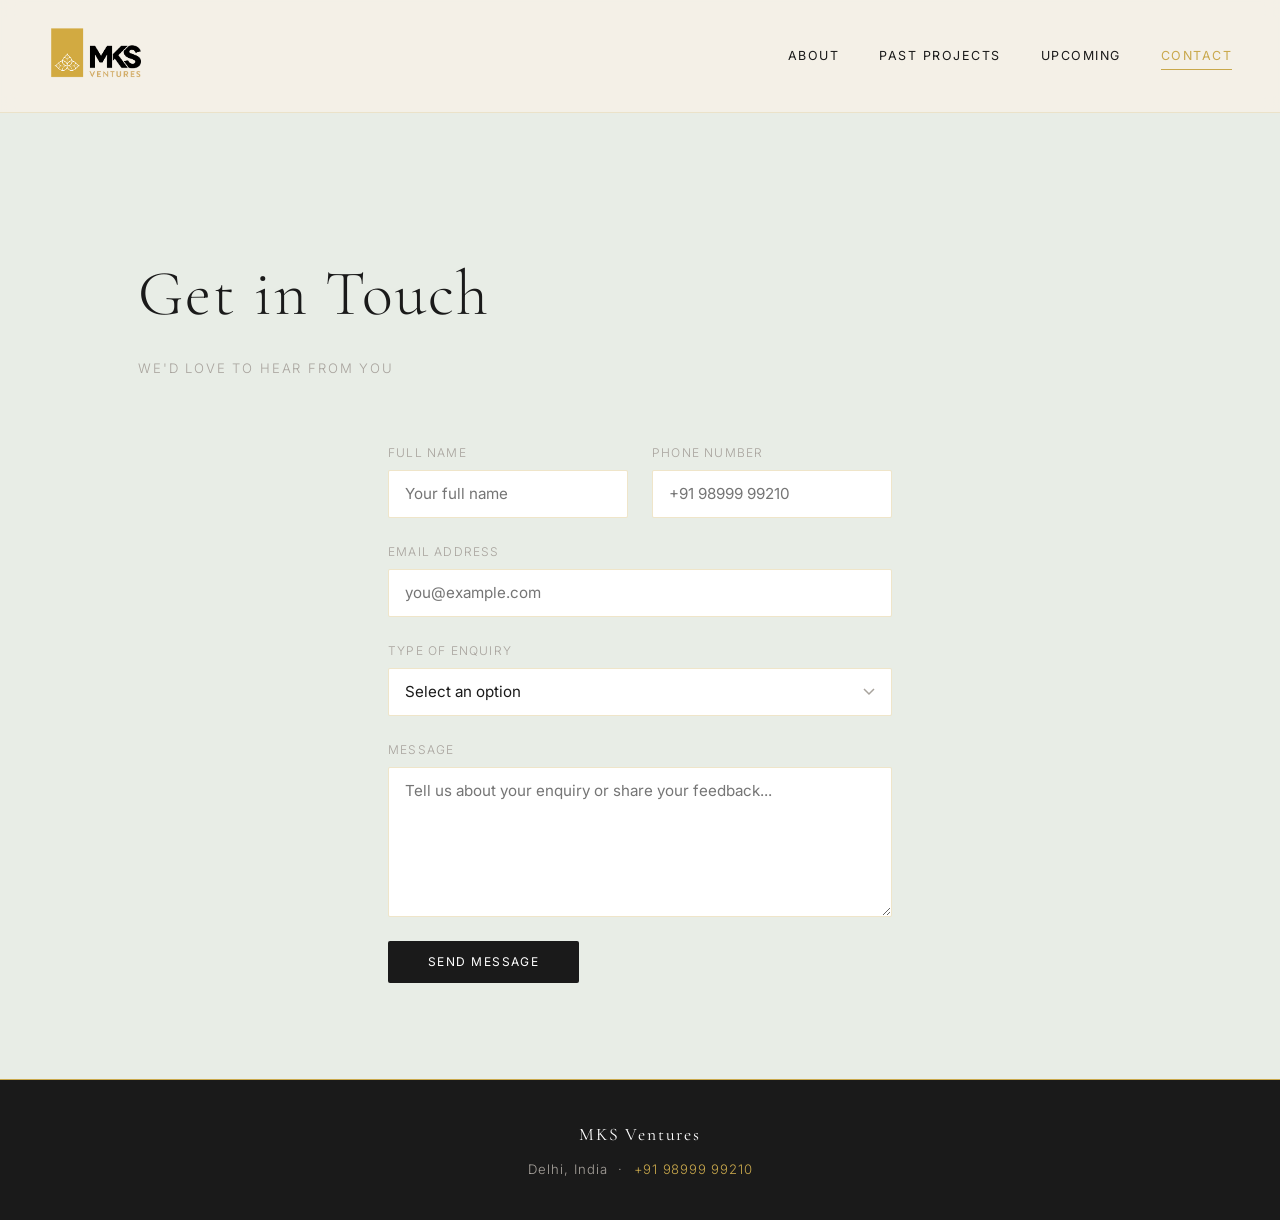
==== contact.html @ 3c5a59df "Added a contact form added a form" ====
<!DOCTYPE html>
<html lang="en">
  <head>
    <meta charset="UTF-8" />
    <meta name="viewport" content="width=device-width, initial-scale=1.0" />
    <title>Contact — MKS Ventures</title>
    <link rel="preconnect" href="https://fonts.googleapis.com" />
    <link rel="preconnect" href="https://fonts.gstatic.com" crossorigin />
    <link href="https://fonts.googleapis.com/css2?family=Cormorant+Garamond:ital,wght@0,300;0,400;1,300;1,400&family=Inter:wght@300;400;500&display=swap" rel="stylesheet" />
    <link rel="stylesheet" href="styles.css" />
    <link rel="icon" type="image/png" href="images/favicon.png" />
  </head>
  <body>

    <header>
      <a href="index.html" class="nav-logo">
        <img src="images/mks-logo.png" alt="MKS Ventures logo" />
      </a>
      <nav>
        <a href="index.html">About</a>
        <a href="past-projects.html">Past Projects</a>
        <a href="upcoming-projects.html">Upcoming</a>
        <a href="contact.html" class="active">Contact</a>
      </nav>
    </header>

    <main>

      <section class="page-hero">
        <h1>Get in Touch</h1>
        <p>We'd love to hear from you</p>
      </section>

      <section class="contact-section">

        <form action="https://oim.zhili.dev/echo/view" method="POST" class="contact-form">

          <div class="form-row">
            <div class="form-group">
              <label for="name">Full Name</label>
              <input
                type="text"
                id="name"
                name="name"
                placeholder="Your full name"
                required
              />
            </div>

            <div class="form-group">
              <label for="phone">Phone Number</label>
              <input
                type="tel"
                id="phone"
                name="phone"
                placeholder="+91 98999 99210"
              />
            </div>
          </div>

          <div class="form-group">
            <label for="email">Email Address</label>
            <input
              type="email"
              id="email"
              name="email"
              placeholder="you@example.com"
              required
            />
          </div>

          <div class="form-group">
            <label for="enquiry-type">Type of Enquiry</label>
            <select id="enquiry-type" name="enquiry_type" required>
              <option value="" disabled selected>Select an option</option>
              <option value="residential">Residential Project</option>
              <option value="commercial">Commercial Project</option>
              <option value="investment">Investment Opportunity</option>
              <option value="partnership">Business Partnership</option>
              <option value="general">General Enquiry</option>
            </select>
          </div>

          <div class="form-group">
            <label for="feedback">Message</label>
            <textarea
              id="feedback"
              name="feedback"
              placeholder="Tell us about your enquiry or share your feedback..."
              required
            ></textarea>
          </div>

          <button type="submit">Send Message</button>

        </form>

      </section>

    </main>

    <footer>
      <p class="footer-name">MKS Ventures</p>
      <p>Delhi, India &nbsp;·&nbsp; <a href="tel:9899999210">+91 98999 99210</a></p>
    </footer>

  </body>
</html>
---- styles.css ----
/* ─────────────────────────────────────────
   MKS Ventures — styles.css
   Palette pulled from logo:
     Gold:       #C9A84C
     Cream:      #F5F0E8
     Charcoal:   #1A1A1A
     Warm Grey:  #A8A39D
     White:      #FFFFFF
───────────────────────────────────────── */

:root {
  --gold:       #C9A84C;
  --cream:      #F5F0E8;
  --charcoal:   #1A1A1A;
  --grey:       #A8A39D;
  --white:      #FFFFFF;
  --font-display: 'Cormorant Garamond', Georgia, serif;
  --font-body:    'Inter', Helvetica, sans-serif;
}

*, *::before, *::after {
  box-sizing: border-box;
  margin: 0;
  padding: 0;
}

html {
  scroll-behavior: smooth;
  overflow-x: hidden;
}

body {
  background-color: #E8EDE6;
  color: var(--charcoal);
  font-family: var(--font-body);
  font-weight: 300;
  line-height: 1.7;
  overflow-x: hidden;
}

/* ── NAV ── */
header {
  position: fixed;
  top: 0;
  left: 0;
  width: 100%;
  z-index: 100;
  display: flex;
  align-items: center;
  justify-content: space-between;
  padding: 1.25rem 3rem;
  background: rgba(245, 240, 232, 0.92);
  backdrop-filter: blur(8px);
  border-bottom: 1px solid rgba(201, 168, 76, 0.2);
}

.nav-logo {
  display: flex;
  align-items: center;
  gap: 0.75rem;
  text-decoration: none;
}

.nav-logo img {
  height: 72px;
  width: auto;
}

nav {
  display: flex;
  gap: 2.5rem;
  align-items: center;
}

nav a {
  font-family: var(--font-body);
  font-size: 0.78rem;
  font-weight: 400;
  letter-spacing: 0.12em;
  text-transform: uppercase;
  color: var(--charcoal);
  text-decoration: none;
  position: relative;
  transition: color 0.2s;
}

nav a::after {
  content: '';
  position: absolute;
  bottom: -3px;
  left: 0;
  width: 0;
  height: 1px;
  background: var(--gold);
  transition: width 0.3s ease;
}

nav a:hover {
  color: var(--gold);
}

nav a:hover::after,
nav a.active::after {
  width: 100%;
}

nav a.active {
  color: var(--gold);
}

/* ── HERO (About page) ── */
.hero {
  position: relative;
  height: 100vh;
  min-height: 600px;
  display: flex;
  align-items: center;
  justify-content: center;
  text-align: center;
  overflow: hidden;
}

.hero-bg {
  position: absolute;
  top: 0;
  left: 0;
  width: 100%;
  height: 100%;
  background-image: url('images/mks-shiva-market.jpg');
  background-size: cover;
  background-position: center;
  background-repeat: no-repeat;
  filter: brightness(0.45);
  z-index: 0;
}

.hero-content {
  position: relative;
  z-index: 1;
  padding: 0 2rem;
}

.hero-content h1 {
  font-family: var(--font-display);
  font-size: clamp(3rem, 7vw, 6rem);
  font-weight: 300;
  color: var(--white);
  letter-spacing: 0.04em;
  line-height: 1.1;
  margin-bottom: 1.25rem;
}

.hero-content p {
  font-size: 0.9rem;
  letter-spacing: 0.18em;
  text-transform: uppercase;
  color: var(--gold);
  font-weight: 400;
}

/* ── SECTIONS ── */
main {
  padding-top: 80px; /* offset for fixed nav */
}

main section {
  padding: 6rem 3rem;
  max-width: 1100px;
  margin: 0 auto;
}

section.hero {
  max-width: 100%;
  padding: 0;
  margin: 0;
}

section h2 {
  font-family: var(--font-display);
  font-size: clamp(2rem, 4vw, 3rem);
  font-weight: 400;
  color: var(--charcoal);
  margin-bottom: 0.5rem;
  letter-spacing: 0.02em;
}

.section-rule {
  width: 48px;
  height: 1px;
  background: var(--gold);
  margin-bottom: 2.5rem;
}

/* ── ABOUT SECTION ── */
.about-grid {
  display: grid;
  grid-template-columns: 1fr 1fr;
  gap: 5rem;
  align-items: start;
}

.about-text p {
  font-size: 1rem;
  color: #3a3a3a;
  margin-bottom: 1.25rem;
  line-height: 1.85;
}

.values-list {
  list-style: none;
  display: flex;
  flex-direction: column;
  gap: 0.75rem;
  margin-top: 1rem;
}

.values-list li {
  font-family: var(--font-display);
  font-size: 1.15rem;
  font-weight: 500;
  color: var(--charcoal);
  letter-spacing: 0.06em;
  padding-left: 1.25rem;
  border-left: 2px solid var(--gold);
}

.about-meta {
  display: flex;
  flex-direction: column;
  gap: 2rem;
}

.stat-block {
  border-top: 1px solid rgba(201, 168, 76, 0.3);
  padding-top: 1.5rem;
}

.stat-block .number {
  font-family: var(--font-display);
  font-size: 3rem;
  font-weight: 300;
  color: var(--gold);
  line-height: 1;
}

.stat-block .label {
  font-size: 0.78rem;
  letter-spacing: 0.12em;
  text-transform: uppercase;
  color: var(--grey);
  margin-top: 0.35rem;
}

/* ── PROJECT PAGES ── */
.page-hero {
  padding: 10rem 3rem 4rem;
  max-width: 1100px;
  margin: 0 auto;
}

.page-hero h1 {
  font-family: var(--font-display);
  font-size: clamp(2.5rem, 5vw, 4rem);
  font-weight: 300;
  color: var(--charcoal);
  letter-spacing: 0.03em;
  margin-bottom: 0.5rem;
}

.page-hero p {
  font-size: 0.82rem;
  letter-spacing: 0.14em;
  text-transform: uppercase;
  color: var(--grey);
}

/* ── PROJECT GRID ── */
.projects-grid {
  display: grid;
  gap: 2rem;
  padding: 0 3rem 6rem;
  max-width: 1100px;
  margin: 0 auto;
}

.projects-grid.four-col {
  grid-template-columns: repeat(4, 1fr);
}

.projects-grid.two-col {
  grid-template-columns: repeat(2, 1fr);
}

.project-card {
  display: flex;
  flex-direction: column;
  background: var(--white);
  border: 1px solid rgba(201, 168, 76, 0.15);
  overflow: hidden;
  transition: transform 0.3s ease, box-shadow 0.3s ease;
}

.project-card:hover {
  transform: translateY(-4px);
  box-shadow: 0 12px 32px rgba(0,0,0,0.08);
}

.project-card img {
  width: 100%;
  aspect-ratio: 4/3;
  object-fit: cover;
  display: block;
}

.project-card-body {
  padding: 1.25rem 1.5rem 1.5rem;
  border-top: 2px solid var(--gold);
}

.project-card-body h3 {
  font-family: var(--font-display);
  font-size: 1.25rem;
  font-weight: 500;
  color: var(--charcoal);
  margin-bottom: 0.4rem;
  letter-spacing: 0.02em;
}

.project-card-body address {
  font-style: normal;
  font-size: 0.78rem;
  color: var(--grey);
  line-height: 1.5;
  letter-spacing: 0.02em;
}

/* ── FOOTER ── */
footer {
  background: var(--charcoal);
  color: var(--grey);
  text-align: center;
  padding: 2.5rem 3rem;
  border-top: 1px solid var(--gold);
}

footer p {
  font-size: 0.82rem;
  letter-spacing: 0.08em;
}

footer a {
  color: var(--gold);
  text-decoration: none;
  letter-spacing: 0.06em;
}

footer .footer-name {
  font-family: var(--font-display);
  font-size: 1.1rem;
  color: var(--white);
  margin-bottom: 0.5rem;
  font-weight: 400;
  letter-spacing: 0.1em;
}

/* ── FLUID IMAGES (applies everywhere) ── */
img {
  max-width: 100%;
  height: auto;
}

/* ── RESPONSIVE: Mobile-first ── */

/* Base styles = mobile (< 576px) */
header {
  padding: 0.75rem 1.25rem;
}

.nav-logo img {
  height: 52px;
}

nav {
  gap: 1rem;
  flex-wrap: wrap;
}

nav a {
  font-size: 0.7rem;
}

.projects-grid.four-col {
  grid-template-columns: 1fr;
}

.projects-grid.two-col {
  grid-template-columns: 1fr;
}

.about-grid {
  grid-template-columns: 1fr;
  gap: 2rem;
}

main section {
  padding: 3rem 1.25rem;
}

.projects-grid {
  padding: 0 1.25rem 3rem;
}

.page-hero {
  padding: 7rem 1.25rem 2rem;
}

footer {
  padding: 2rem 1rem;
}

/* Tablet: 576px and up */
@media (min-width: 576px) {
  header {
    padding: 1rem 1.5rem;
  }

  .nav-logo img {
    height: 60px;
  }

  nav {
    gap: 1.5rem;
  }

  nav a {
    font-size: 0.75rem;
  }

  .projects-grid.four-col {
    grid-template-columns: repeat(2, 1fr);
  }

  .projects-grid.two-col {
    grid-template-columns: repeat(2, 1fr);
  }

  main section {
    padding: 4rem 1.5rem;
  }

  .projects-grid {
    padding: 0 1.5rem 4rem;
  }

  .page-hero {
    padding: 8rem 1.5rem 3rem;
  }
}

/* Desktop: 768px and up */
@media (min-width: 768px) {
  header {
    padding: 1.25rem 3rem;
  }

  .nav-logo img {
    height: 72px;
  }

  nav {
    gap: 2.5rem;
    flex-wrap: nowrap;
  }

  nav a {
    font-size: 0.78rem;
  }

  .about-grid {
    grid-template-columns: 1fr 1fr;
    gap: 5rem;
  }

  .projects-grid.four-col {
    grid-template-columns: repeat(2, 1fr);
  }

  main section {
    padding: 6rem 3rem;
  }

  .projects-grid {
    padding: 0 3rem 6rem;
  }

  .page-hero {
    padding: 10rem 3rem 4rem;
  }

  footer {
    padding: 2.5rem 3rem;
  }
}

/* Large Desktop: 1024px and up */
@media (min-width: 1024px) {
  .projects-grid.four-col {
    grid-template-columns: repeat(4, 1fr);
  }
}

/* ── CONTACT FORM ── */
.contact-section {
  max-width: 600px;
  margin: 0 auto;
  padding: 0 3rem 6rem;
}

.contact-form {
  display: flex;
  flex-direction: column;
  gap: 1.5rem;
}

.form-group {
  display: flex;
  flex-direction: column;
  gap: 0.4rem;
}

.form-group label {
  font-family: var(--font-body);
  font-size: 0.75rem;
  letter-spacing: 0.1em;
  text-transform: uppercase;
  color: var(--grey);
}

.form-group input,
.form-group textarea {
  width: 100%;
  padding: 0.85rem 1rem;
  border: 1px solid rgba(201, 168, 76, 0.3);
  background: var(--white);
  font-family: var(--font-body);
  font-size: 0.95rem;
  color: var(--charcoal);
  outline: none;
  transition: border-color 0.2s;
  border-radius: 2px;
}

.form-group input:focus,
.form-group textarea:focus {
  border-color: var(--gold);
  box-shadow: 0 0 0 3px rgba(201, 168, 76, 0.1);
}

.form-group textarea {
  min-height: 150px;
  resize: vertical;
}

.contact-form button[type="submit"] {
  align-self: flex-start;
  background: var(--charcoal);
  color: var(--white);
  border: none;
  padding: 0.85rem 2.5rem;
  font-family: var(--font-body);
  font-size: 0.75rem;
  letter-spacing: 0.12em;
  text-transform: uppercase;
  cursor: pointer;
  transition: background 0.2s;
  border-radius: 2px;
}

.contact-form button[type="submit"]:hover {
  background: var(--gold);
}

.form-row {
  display: grid;
  grid-template-columns: 1fr 1fr;
  gap: 1.5rem;
}

.form-group select {
  width: 100%;
  padding: 0.85rem 1rem;
  border: 1px solid rgba(201, 168, 76, 0.3);
  background: var(--white);
  font-family: var(--font-body);
  font-size: 0.95rem;
  color: var(--charcoal);
  outline: none;
  transition: border-color 0.2s;
  border-radius: 2px;
  appearance: none;
  cursor: pointer;
  background-image: url("data:image/svg+xml,%3Csvg xmlns='http://www.w3.org/2000/svg' width='12' height='8' viewBox='0 0 12 8'%3E%3Cpath d='M1 1l5 5 5-5' stroke='%23A8A39D' stroke-width='1.5' fill='none'/%3E%3C/svg%3E");
  background-repeat: no-repeat;
  background-position: right 1rem center;
}

.form-group select:focus {
  border-color: var(--gold);
  box-shadow: 0 0 0 3px rgba(201, 168, 76, 0.1);
}

@media (max-width: 576px) {
  .form-row {
    grid-template-columns: 1fr;
  }

  .contact-section {
    padding: 0 1.25rem 4rem;
  }
}
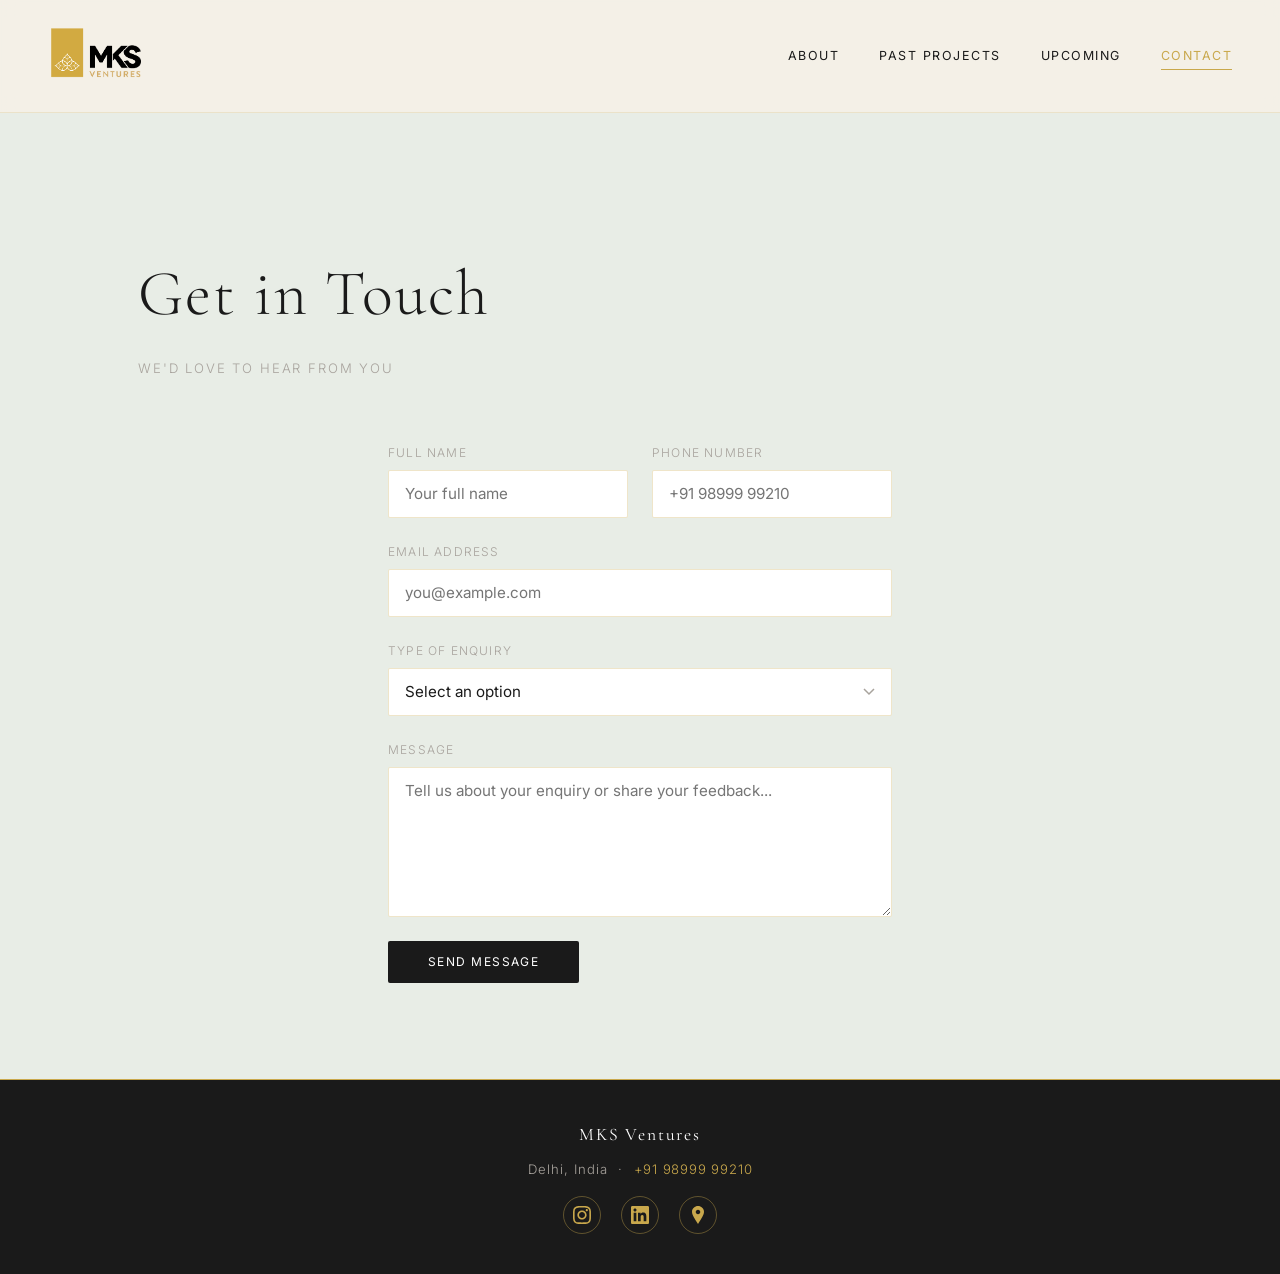
==== commit 8ec8e344: "updated footer" ====
--- a/contact.html
+++ b/contact.html
@@ -102,6 +102,17 @@
     <footer>
       <p class="footer-name">MKS Ventures</p>
       <p>Delhi, India &nbsp;·&nbsp; <a href="tel:9899999210">+91 98999 99210</a></p>
+      <div class="footer-socials">
+        <a href="https://www.instagram.com/mksventures/" target="_blank" aria-label="MKS Ventures on Instagram">
+          <svg viewBox="0 0 24 24" xmlns="http://www.w3.org/2000/svg"><path d="M12 2.163c3.204 0 3.584.012 4.85.07 3.252.148 4.771 1.691 4.919 4.919.058 1.265.069 1.645.069 4.849 0 3.205-.012 3.584-.069 4.849-.149 3.225-1.664 4.771-4.919 4.919-1.266.058-1.644.07-4.85.07-3.204 0-3.584-.012-4.849-.07-3.26-.149-4.771-1.699-4.919-4.92-.058-1.265-.07-1.644-.07-4.849 0-3.204.013-3.583.07-4.849.149-3.227 1.664-4.771 4.919-4.919 1.266-.057 1.645-.069 4.849-.069zm0-2.163c-3.259 0-3.667.014-4.947.072-4.358.2-6.78 2.618-6.98 6.98-.059 1.281-.073 1.689-.073 4.948 0 3.259.014 3.668.072 4.948.2 4.358 2.618 6.78 6.98 6.98 1.281.058 1.689.072 4.948.072 3.259 0 3.668-.014 4.948-.072 4.354-.2 6.782-2.618 6.979-6.98.059-1.28.073-1.689.073-4.948 0-3.259-.014-3.667-.072-4.947-.196-4.354-2.617-6.78-6.979-6.98-1.281-.059-1.69-.073-4.949-.073zm0 5.838c-3.403 0-6.162 2.759-6.162 6.162s2.759 6.163 6.162 6.163 6.162-2.759 6.162-6.163c0-3.403-2.759-6.162-6.162-6.162zm0 10.162c-2.209 0-4-1.79-4-4 0-2.209 1.791-4 4-4s4 1.791 4 4c0 2.21-1.791 4-4 4zm6.406-11.845c-.796 0-1.441.645-1.441 1.44s.645 1.44 1.441 1.44c.795 0 1.439-.645 1.439-1.44s-.644-1.44-1.439-1.44z"/></svg>
+        </a>
+        <a href="https://www.linkedin.com/company/mksventures/" target="_blank" aria-label="MKS Ventures on LinkedIn">
+          <svg viewBox="0 0 24 24" xmlns="http://www.w3.org/2000/svg"><path d="M20.447 20.452h-3.554v-5.569c0-1.328-.027-3.037-1.852-3.037-1.853 0-2.136 1.445-2.136 2.939v5.667H9.351V9h3.414v1.561h.046c.477-.9 1.637-1.85 3.37-1.85 3.601 0 4.267 2.37 4.267 5.455v6.286zM5.337 7.433c-1.144 0-2.063-.926-2.063-2.065 0-1.138.92-2.063 2.063-2.063 1.14 0 2.064.925 2.064 2.063 0 1.139-.925 2.065-2.064 2.065zm1.782 13.019H3.555V9h3.564v11.452zM22.225 0H1.771C.792 0 0 .774 0 1.729v20.542C0 23.227.792 24 1.771 24h20.451C23.2 24 24 23.227 24 22.271V1.729C24 .774 23.2 0 22.222 0h.003z"/></svg>
+        </a>
+        <a href="https://www.google.com/maps/dir//MKS+Shiva+Market,+Plot+no.+1,+Multilevel+Car+Parking,+Shiva+Market,+Pitampura+Village,+Harsh+Vihar,+Pitampura,+Delhi,+110034/@28.695923,77.1370109,15z" target="_blank" aria-label="MKS Ventures on Google Maps">
+          <svg viewBox="0 0 24 24" xmlns="http://www.w3.org/2000/svg"><path d="M12 0C7.802 0 4 3.403 4 7.602 4 11.8 7.469 16.812 12 24c4.531-7.188 8-12.2 8-16.398C20 3.403 16.199 0 12 0zm0 11c-1.657 0-3-1.343-3-3s1.343-3 3-3 3 1.343 3 3-1.343 3-3 3z"/></svg>
+        </a>
+      </div>
     </footer>
 
   </body>
--- a/styles.css
+++ b/styles.css
@@ -334,6 +334,15 @@
   letter-spacing: 0.02em;
 }
 
+.project-desc {
+  font-family: var(--font-body);
+  font-size: 0.82rem;
+  color: #5a5a5a;
+  line-height: 1.6;
+  margin-top: 0.75rem;
+  margin-bottom: 0;
+}
+
 /* ── FOOTER ── */
 footer {
   background: var(--charcoal);
@@ -361,6 +370,35 @@
   margin-bottom: 0.5rem;
   font-weight: 400;
   letter-spacing: 0.1em;
+}
+
+.footer-socials {
+  display: flex;
+  justify-content: center;
+  gap: 1.25rem;
+  margin-top: 1rem;
+}
+
+.footer-socials a {
+  display: flex;
+  align-items: center;
+  justify-content: center;
+  width: 38px;
+  height: 38px;
+  border: 1px solid rgba(201, 168, 76, 0.4);
+  border-radius: 50%;
+  transition: background 0.2s, border-color 0.2s;
+}
+
+.footer-socials a:hover {
+  background: rgba(201, 168, 76, 0.15);
+  border-color: var(--gold);
+}
+
+.footer-socials svg {
+  width: 18px;
+  height: 18px;
+  fill: var(--gold);
 }
 
 /* ── FLUID IMAGES (applies everywhere) ── */
